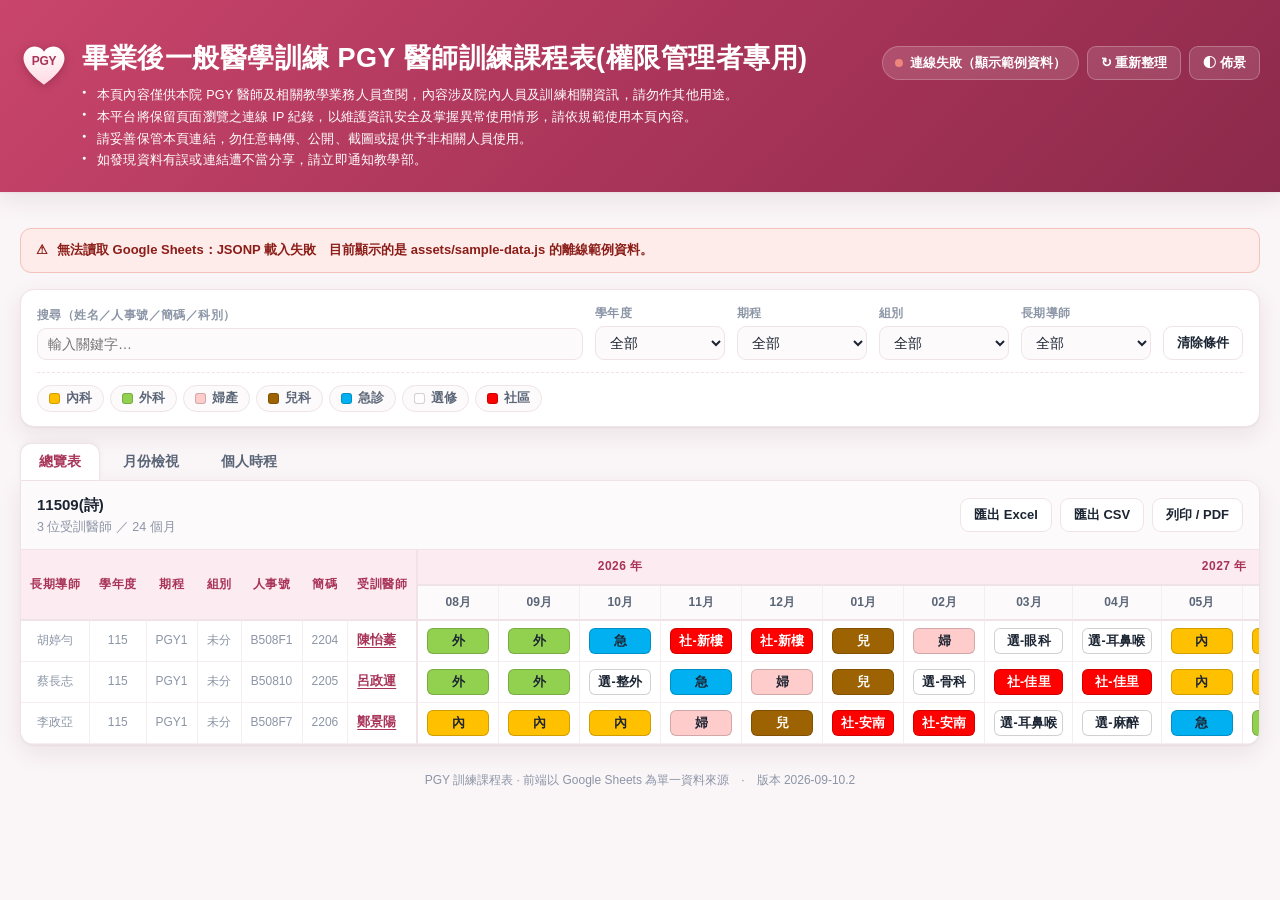
==== index.html @ 3ff94636 "index.html 與 115PGY.html 的月份檢視也加上科別篩選按鈕列 兩頁的 <body> 加上 data-unit-filter，月份檢視標題下方會出現與 office.html 相同的" ====
<!doctype html>
<html lang="zh-Hant">
<head>
<meta charset="utf-8">
<meta name="viewport" content="width=device-width,initial-scale=1">
<title>畢業後一般醫學訓練 PGY 醫師訓練課程表(權限管理者專用)</title>
<meta name="description" content="PGY 畢業後一般醫學訓練年度輪訓課程表，資料以 Google Sheets 為主。">
<link rel="icon" href="data:image/svg+xml,<svg xmlns='http://www.w3.org/2000/svg' viewBox='0 0 100 100'><text y='.9em' font-size='90'>💗</text></svg>">
<!-- ?v= 是版本參數：改過 assets/ 裡的檔案就把這串一起改掉，
     瀏覽器才不會沿用舊快取。頁尾會顯示目前載入的版本。 -->
<link rel="stylesheet" href="assets/style.css?v=2026-09-10.2">
</head>
<!-- data-unit-filter：讓月份檢視在標題下方顯示科別複選按鈕列。
     上方的篩選列是「科別」單選（內、外、婦…），這排按鈕是「訓練單位」複選
     （選-眼科、社-郭綜…），兩者粒度不同，可以一起使用。 -->
<body data-unit-filter>

<header class="top">
  <div class="wrap">
    <div class="brand">
      <svg class="mark" viewBox="0 0 48 44" role="img" aria-label="PGY">
        <defs>
          <linearGradient id="hg" x1="0" y1="0" x2="0" y2="1">
            <stop offset="0" stop-color="#FFFFFF"/>
            <stop offset="1" stop-color="#FFD9E4"/>
          </linearGradient>
        </defs>
        <path d="M24 41.5C24 41.5 3.5 28.2 3.5 15.2 3.5 8.2 9 3.5 14.9 3.5c4 0 7.3 2.2 9.1 5.2 1.8-3 5.1-5.2 9.1-5.2 5.9 0 11.4 4.7 11.4 11.7 0 13-20.5 26.3-20.5 26.3Z"
              fill="url(#hg)"/>
        <text x="24" y="22" text-anchor="middle" font-family="'Noto Sans TC','PingFang TC',sans-serif"
              font-size="12" font-weight="800" letter-spacing="-.3" fill="#A83459">PGY</text>
      </svg>
      <div>
        <h1 id="title">畢業後一般醫學訓練 PGY 醫師訓練課程表(權限管理者專用)</h1>
        <ul class="notice">
          <li>本頁內容僅供本院 PGY 醫師及相關教學業務人員查閱，內容涉及院內人員及訓練相關資訊，請勿作其他用途。</li>
          <li>本平台將保留頁面瀏覽之連線 IP 紀錄，以維護資訊安全及掌握異常使用情形，請依規範使用本頁內容。</li>
          <li>請妥善保管本頁連結，勿任意轉傳、公開、截圖或提供予非相關人員使用。</li>
          <li>如發現資料有誤或連結遭不當分享，請立即通知教學部。</li>
        </ul>
      </div>
    </div>
    <div class="top-actions">
      <span class="pill is-loading" id="status"><span class="dot"></span>讀取中…</span>
      <button class="btn ghost" id="btn-refresh" title="重新向 Google Sheets 取得最新資料">↻ 重新整理</button>
      <button class="btn ghost" id="btn-theme" title="切換深色 / 淺色">◐ 佈景</button>
    </div>
  </div>
</header>

<main class="wrap">

  <div id="banner"></div>

  <!-- 公告欄：內容寫在 Google Sheets 的「公告」工作表，
       沒有任何一則（或還沒建那個工作表）時 app.js 會把它隱藏起來。 -->
  <section class="panel board" id="board" hidden></section>

  <section class="panel filters">
    <div class="filter-grid">
      <div class="field grow">
        <label for="f-q">搜尋（姓名／人事號／簡碼／科別）</label>
        <input id="f-q" type="search" placeholder="輸入關鍵字…" autocomplete="off">
      </div>
      <div class="field">
        <label for="f-sheet">工作表</label>
        <select id="f-sheet"></select>
      </div>
      <div class="field">
        <label for="f-year">學年度</label>
        <select id="f-year"></select>
      </div>
      <div class="field">
        <label for="f-stage">期程</label>
        <select id="f-stage"></select>
      </div>
      <div class="field">
        <label for="f-group">組別</label>
        <select id="f-group"></select>
      </div>
      <div class="field">
        <label for="f-mentor">長期導師</label>
        <select id="f-mentor"></select>
      </div>
      <div class="field">
        <label>&nbsp;</label>
        <button class="btn" id="btn-reset">清除條件</button>
      </div>
    </div>

    <div class="filter-foot">
      <div class="chips" id="chips"></div>
    </div>
  </section>

  <nav class="tabs" id="tabs">
    <button class="tab on" data-view="grid">總覽表</button>
    <button class="tab" data-view="month">月份檢視</button>
    <button class="tab" data-view="person">個人時程</button>
  </nav>

  <section class="panel view" id="view"></section>

  <p class="foot">PGY 訓練課程表 · 前端以 Google Sheets 為單一資料來源<span id="build"></span></p>
</main>

<script src="assets/config.js?v=2026-09-10.2"></script>
<script src="assets/sample-data.js?v=2026-09-10.2"></script>
<script src="assets/app.js?v=2026-09-10.2"></script>
</body>
</html>
---- assets/style.css ----
/* ================= PGY 訓練課程表 ================= */
:root{
  --bg:#faf5f7;
  --panel:#ffffff;
  --panel-2:#fdfafb;
  --ink:#1b2432;
  --ink-2:#5a6678;
  --ink-3:#8b95a6;
  --line:#efe3e8;
  --line-2:#f6edf1;
  --brand:#A83459;
  --brand-2:#C9456B;
  --brand-soft:#FCEBF1;
  --accent:#c8862b;
  --ok:#1c7a4f;
  --warn:#b06a00;
  --err:#b3261e;
  --shadow:0 1px 2px rgba(80,30,50,.06),0 8px 24px rgba(80,30,50,.08);
  /* 壓在 --brand 底色上的文字色。淺色模式 brand 夠深 → 白字；
     深色模式 brand 是亮粉／亮橘，白字只有 1.4:1，必須換成深色字。 */
  --on-brand:#ffffff;
  --radius:14px;
  --mono:ui-monospace,SFMono-Regular,"SF Mono",Menlo,Consolas,monospace;
  --sans:"Noto Sans TC","PingFang TC","Microsoft JhengHei",-apple-system,BlinkMacSystemFont,"Segoe UI",Roboto,sans-serif;
}
[data-theme="dark"]{
  --bg:#180f14;
  --panel:#241a1f;
  --panel-2:#2b1f25;
  --ink:#f5ebef;
  --ink-2:#c4aeb7;
  --ink-3:#96808a;
  --line:#3d2c34;
  --line-2:#32242b;
  --brand:#F0A0BC;
  --brand-2:#F7BBD0;
  --brand-soft:#3B2430;
  --accent:#e0ac5c;
  --ok:#5fce9c;
  --warn:#e2b062;
  --err:#f0857c;
  --shadow:0 1px 2px rgba(0,0,0,.3),0 8px 24px rgba(0,0,0,.35);
  --on-brand:#241a1f;
}
*{box-sizing:border-box}
html,body{margin:0;padding:0}
/* .btn 等元素自己指定了 display，會蓋掉瀏覽器對 hidden 屬性的預設處理，
   所以這裡補一條 —— 程式用 el.hidden 切換顯示才會生效。 */
[hidden]{display:none!important}
body{
  font-family:var(--sans);
  background:var(--bg);
  color:var(--ink);
  font-size:14px;
  line-height:1.6;
  -webkit-font-smoothing:antialiased;
}
button,input,select{font-family:inherit;font-size:inherit;color:inherit}
a{color:var(--brand-2)}

/* ---------- Layout ---------- */
.wrap{max-width:1680px;margin:0 auto;padding:20px 20px 64px}

/* ---------- Header ---------- */
.top{
  background:linear-gradient(135deg,#C9456B 0%,#A83459 55%,#8C2A4B 100%);
  color:#fff;padding:22px 0 20px;box-shadow:var(--shadow);
}
[data-theme="dark"] .top{background:linear-gradient(135deg,#7A2C48 0%,#5C2036 60%,#431627 100%)}
.top .wrap{padding-bottom:0;display:flex;flex-wrap:wrap;gap:16px;align-items:flex-start;justify-content:space-between}
.brand{display:flex;align-items:flex-start;gap:14px;min-width:0}
/* margin-top：標題下多了提醒文字後整塊變高，標誌要對齊標題那一行、不要垂直置中 */
.brand .mark{
  width:48px;height:44px;flex:none;display:block;margin-top:1px;
  filter:drop-shadow(0 2px 4px rgba(60,10,30,.28));
}
.brand h1{margin:0;font-size:27px;font-weight:800;letter-spacing:.5px;line-height:1.25}
/* 標題下的使用提醒。字色直接繼承頁首文字色、不用半透明 ——
   半透明白字在粉色頁首最亮端只有 4.0:1，不足 4.5:1；
   「細體小字」靠字級與字重表現，不靠降低不透明度。 */
.brand .notice{
  list-style:none;margin:9px 0 0;padding:0;
  font-size:12.5px;font-weight:400;line-height:1.75;letter-spacing:.2px;
}
.brand .notice li{position:relative;padding-left:15px}
.brand .notice li::before{content:'●';position:absolute;left:0;top:.5em;font-size:7px;line-height:1}
.brand p{margin:2px 0 0;font-size:12.5px;color:rgba(255,255,255,.82)}
.top-actions{display:flex;align-items:center;gap:8px;flex-wrap:wrap;margin-top:4px}

/* ---------- Status pill ---------- */
.pill{
  display:inline-flex;align-items:center;gap:7px;
  padding:6px 12px;border-radius:999px;font-size:12.5px;font-weight:600;
  background:rgba(255,255,255,.14);border:1px solid rgba(255,255,255,.22);color:#fff;
}
.pill .dot{width:8px;height:8px;border-radius:50%;background:#8fd3b0;flex:none}
.pill.is-sample .dot{background:#f0c265}
.pill.is-error .dot{background:#f0857c}
.pill.is-loading .dot{background:#9fd0f0;animation:blink 1s infinite}
@keyframes blink{50%{opacity:.25}}

/* ---------- Buttons ---------- */
.btn{
  display:inline-flex;align-items:center;gap:6px;
  padding:7px 13px;border-radius:9px;border:1px solid var(--line);
  background:var(--panel);color:var(--ink);cursor:pointer;font-size:13px;font-weight:600;
  transition:.15s;white-space:nowrap;
}
.btn:hover{border-color:var(--brand);color:var(--brand);background:var(--panel-2)}
.btn:active{transform:translateY(1px)}
.btn.ghost{background:rgba(255,255,255,.12);border-color:rgba(255,255,255,.25);color:#fff}
.btn.ghost:hover{background:rgba(255,255,255,.22);color:#fff;border-color:rgba(255,255,255,.45)}
.btn.primary{background:var(--brand);border-color:var(--brand);color:#fff}
.btn.primary:hover{background:var(--brand-2);border-color:var(--brand-2);color:#fff}
.btn[disabled]{opacity:.5;cursor:not-allowed}

/* ---------- Panels ---------- */
.panel{background:var(--panel);border:1px solid var(--line);border-radius:var(--radius);box-shadow:var(--shadow)}
.panel + .panel{margin-top:16px}

/* ---------- Filter bar ---------- */
.filters{margin-top:18px;padding:14px 16px}
.filter-grid{display:flex;flex-wrap:wrap;gap:12px;align-items:flex-end}
.field{display:flex;flex-direction:column;gap:4px;min-width:0}
.field label{font-size:11.5px;font-weight:700;color:var(--ink-3);letter-spacing:.4px}
.field select,.field input{
  padding:7px 10px;border-radius:9px;border:1px solid var(--line);
  background:var(--panel-2);min-width:130px;max-width:100%;outline:none;transition:.15s;
}
.field input{min-width:210px}
.field select:focus,.field input:focus{border-color:var(--brand);box-shadow:0 0 0 3px var(--brand-soft)}
.field.grow{flex:1 1 220px}
.field.grow input{width:100%}
.filter-foot{
  display:flex;flex-wrap:wrap;gap:10px;align-items:center;justify-content:space-between;
  margin-top:12px;padding-top:12px;border-top:1px dashed var(--line);
}
.chips{display:flex;flex-wrap:wrap;gap:6px;align-items:center}
.chip{
  display:inline-flex;align-items:center;gap:6px;
  padding:4px 11px;border-radius:999px;border:1px solid var(--line);
  background:var(--panel-2);cursor:pointer;font-size:12.5px;font-weight:600;
  color:var(--ink-2);transition:.15s;user-select:none;
}
.chip:hover{border-color:var(--brand)}
.chip .sw{width:11px;height:11px;border-radius:3px;flex:none;border:1px solid rgba(0,0,0,.28)}
.chip.on{background:var(--brand);border-color:var(--brand);color:#fff}
.chip.on .sw{border-color:rgba(255,255,255,.6)}

/* ---------- Tabs ---------- */
.tabs{display:flex;gap:4px;margin:16px 0 0;flex-wrap:wrap}
.tab{
  padding:9px 18px;border-radius:11px 11px 0 0;border:1px solid transparent;border-bottom:none;
  background:transparent;color:var(--ink-2);cursor:pointer;font-weight:700;font-size:13.5px;transition:.15s;
}
.tab:hover{color:var(--brand)}
.tab.on{background:var(--panel);border-color:var(--line);color:var(--brand);box-shadow:0 -2px 6px rgba(20,35,60,.04)}
.view{border-radius:0 var(--radius) var(--radius) var(--radius);overflow:hidden}
.view-head{
  display:flex;flex-wrap:wrap;gap:10px;align-items:center;justify-content:space-between;
  padding:12px 16px;border-bottom:1px solid var(--line);background:var(--panel-2);
}
.view-head h2{margin:0;font-size:15px;font-weight:700}
.view-head .sub{font-size:12.5px;color:var(--ink-3);font-weight:500}

/* ---------- Matrix table ---------- */
.tscroll{overflow:auto;max-height:calc(100vh - 220px)}
table.grid{border-collapse:separate;border-spacing:0;width:100%;font-size:13px}
table.grid th,table.grid td{
  border-right:1px solid var(--line-2);border-bottom:1px solid var(--line-2);
  padding:7px 9px;white-space:nowrap;text-align:center;
}
table.grid thead th{
  position:sticky;top:0;z-index:3;background:var(--panel-2);
  font-size:12px;font-weight:700;color:var(--ink-2);
  border-bottom:2px solid var(--line);
}
table.grid thead tr.yrow th{top:0;z-index:4;background:var(--brand-soft);color:var(--brand);letter-spacing:.5px}
table.grid thead tr.mrow th{top:31px;z-index:3}
/* 七個固定欄一起黏在左側，實際 left 由 JS 逐欄累加寬度算出 */
table.grid td.fx,table.grid th.fx{
  position:sticky;left:auto;z-index:2;background:var(--panel);
}
table.grid td.name{text-align:left}
table.grid thead th.fx{z-index:5;background:var(--panel-2)}
/* 特異性要壓過 `thead tr.yrow th`，否則年份表頭會蓋住固定欄表頭 */
table.grid thead tr.yrow th.fx,
table.grid thead tr.mrow th.fx{z-index:6;background:var(--brand-soft)}
/* 只在固定欄區塊的最後一欄畫分隔線，區隔固定欄與月份欄 */
table.grid th.fx-last,table.grid td.fx-last{border-right:2px solid var(--line)}
/* 窄螢幕只釘住「受訓醫師」欄，其餘固定欄會從它下面捲過去 */
table.grid td.fx-id{z-index:3}
table.grid thead th.fx-id{z-index:7}
table.grid tbody tr:hover td{background:var(--brand-soft)}
table.grid tbody tr:hover td.fx{background:var(--brand-soft)}
table.grid td.name{font-weight:700;color:var(--ink);text-align:left}
table.grid td.dim{color:var(--ink-3);font-size:12px}
table.grid .cell{
  display:block;border-radius:6px;padding:3px 6px;font-weight:600;font-size:12.5px;
  min-width:62px;letter-spacing:.2px;
  /* 用內描邊而非 border，白色色塊在白底上才看得見，且不影響版面寬度 */
  box-shadow:inset 0 0 0 1px rgba(0,0,0,.16);
}
table.grid td.empty{background:repeating-linear-gradient(45deg,transparent,transparent 5px,var(--line-2) 5px,var(--line-2) 6px)}
table.grid tbody tr.faded{opacity:.28}
table.grid td.q1{border-left:2px solid var(--line)}
.rowbtn{
  border:none;background:none;padding:0;font:inherit;color:var(--brand);
  font-weight:700;cursor:pointer;text-decoration:underline;text-underline-offset:3px;
}
.rowbtn:hover{color:var(--accent)}

/* ---------- Month view ---------- */
.mgrid{display:grid;grid-template-columns:repeat(auto-fill,minmax(min(310px,100%),1fr));gap:14px;padding:16px}
.mcard{border:1px solid var(--line);border-radius:12px;overflow:hidden;background:var(--panel-2)}
.mcard h3{
  margin:0;padding:9px 13px;font-size:13.5px;font-weight:700;
  display:flex;align-items:center;justify-content:space-between;gap:8px;color:#1b2432;
  box-shadow:inset 0 0 0 1px rgba(0,0,0,.12);
}
.mcard ul{list-style:none;margin:0;padding:8px 13px 12px;display:flex;flex-direction:column;gap:5px}
.mcard li{display:flex;align-items:center;gap:8px;font-size:13px;border-bottom:1px dashed var(--line-2);padding-bottom:5px}
.mcard li:last-child{border-bottom:none;padding-bottom:0}
.mcard li b{font-weight:700;white-space:nowrap;flex:none}
.mcard li span{color:var(--ink-3);font-size:11.5px;margin-left:auto;font-variant-numeric:tabular-nums;
               white-space:nowrap;flex:none;padding-left:4px}
.mcard li .pid{
  font-style:normal;font-size:inherit;font-weight:700;color:var(--ink);
  min-width:58px;flex:none;font-variant-numeric:tabular-nums;
}
.mcard li .vtag{
  font-style:normal;font-size:11px;font-weight:600;color:var(--ink-2);
  background:var(--panel);border:1px solid var(--line);border-radius:5px;padding:0 6px;
  /* 空間不夠時由這個標籤縮短，名字與期程不折行 */
  flex:0 1 auto;min-width:0;overflow:hidden;text-overflow:ellipsis;white-space:nowrap;
}
.count-badge{background:rgba(0,0,0,.16);border-radius:999px;padding:1px 9px;font-size:11.5px;font-weight:800}

/* ---------- 月份檢視：科別複選篩選 ---------- */
.ufilter{padding:12px 16px;border-bottom:1px solid var(--line);background:var(--panel-2)}
.ufilter-title{font-size:11.5px;font-weight:700;color:var(--ink-3);letter-spacing:.4px;margin-bottom:8px}
.ufilter .chips{max-height:132px;overflow:auto;gap:6px}
.ufilter-sel{
  display:flex;flex-wrap:wrap;align-items:center;gap:6px;
  margin-top:10px;padding-top:10px;border-top:1px dashed var(--line);font-size:12.5px;
}
.ufilter-sel .lbl{
  font-weight:800;color:#fff;background:var(--brand);
  border-radius:6px;padding:2px 9px;font-size:12px;letter-spacing:.4px;
}
.ufilter-sel b{
  font-weight:700;color:var(--brand);background:var(--brand-soft);
  border:1px solid var(--line);border-radius:999px;padding:2px 10px;
}
.ufilter-sel .btn{margin-left:auto;padding:5px 11px;font-size:12.5px}
.ufilter-sel.none{color:var(--ink-3);font-weight:500}
@media (max-width:520px){
  .ufilter{padding:10px 12px}
  .ufilter .chips{max-height:150px}
  .ufilter-sel .btn{margin-left:0;width:100%;justify-content:center}
}

/* ---------- Person view ---------- */
.pfind{display:flex;gap:8px;align-items:center;flex-wrap:wrap;max-width:100%}
.pfind input{
  padding:7px 11px;border-radius:9px;border:1px solid var(--line);
  background:var(--panel-2);flex:1 1 180px;min-width:0;outline:none;transition:.15s;
}
.pfind input:focus{border-color:var(--brand);box-shadow:0 0 0 3px var(--brand-soft)}
.plist{padding:16px;display:flex;flex-direction:column;gap:14px}
.pcard{border:1px solid var(--line);border-radius:12px;background:var(--panel-2);overflow:hidden}
.pcard header{
  display:flex;flex-wrap:wrap;gap:8px 18px;align-items:center;
  padding:11px 15px;border-bottom:1px solid var(--line);background:var(--panel);
}
.pcard header .pn{font-size:16px;font-weight:800;letter-spacing:.5px}
.pcard header .kv{font-size:12.5px;color:var(--ink-2)}
.pcard header .kv b{color:var(--ink);font-weight:700}
.pcard header .spacer{margin-left:auto}
.tl{display:flex;overflow-x:auto;padding:14px 15px;gap:0}
.tl .seg{
  flex:none;min-width:84px;border-radius:9px;margin-right:5px;padding:8px 10px;
  display:flex;flex-direction:column;gap:3px;border:1px solid rgba(0,0,0,.16);
}
.tl .seg .m{font-size:11px;font-weight:700;opacity:.8;font-variant-numeric:tabular-nums}
.tl .seg .v{font-size:13.5px;font-weight:800}
.tl .seg.blank{background:var(--panel);border-style:dashed;border-color:var(--line);color:var(--ink-3)}
.psum{display:flex;flex-wrap:wrap;gap:6px;padding:0 15px 13px}
.psum .s{display:inline-flex;align-items:center;gap:5px;font-size:12px;font-weight:700;padding:3px 9px;border-radius:999px;border:1px solid rgba(0,0,0,.16)}

/* ---------- Misc ---------- */
.empty-state{padding:56px 20px;text-align:center;color:var(--ink-3)}
.empty-state .big{font-size:38px;margin-bottom:8px;opacity:.5}
.note{
  margin-top:16px;padding:13px 16px;border-radius:12px;font-size:12.5px;line-height:1.7;
  background:var(--panel);border:1px solid var(--line);color:var(--ink-2);box-shadow:var(--shadow);
}
.note b{color:var(--ink)}
.note code{
  font-family:var(--mono);font-size:12px;background:var(--brand-soft);
  color:var(--brand);padding:1px 6px;border-radius:5px;
}
.banner{
  margin-top:16px;padding:11px 15px;border-radius:11px;font-size:13px;font-weight:600;
  border:1px solid;display:flex;gap:9px;align-items:flex-start;
}
.banner.warn{background:#fff7e8;border-color:#f0d9a8;color:#7a5200}
.banner.err{background:#fdecea;border-color:#f3c2bd;color:#8c1d18}
[data-theme="dark"] .banner.warn{background:#2b2415;border-color:#5a4a25;color:#e6c485}
[data-theme="dark"] .banner.err{background:#2e1a18;border-color:#5e2f2b;color:#f0a49c}
.foot{margin-top:26px;text-align:center;font-size:12px;color:var(--ink-3)}

/* ---------- 公告欄（留言板） ----------
   內容來自 Google Sheets 的「公告」工作表；沒有任何一則時，
   app.js 會把 #board 設成 hidden，整塊不佔位置。
   顏色全部用色票變數，office.html 的橘色系會自動跟著換。 */
.board{margin-top:16px;padding:14px 16px 4px}
.board-head{
  display:flex;align-items:center;justify-content:space-between;
  gap:10px;flex-wrap:wrap;margin-bottom:2px;
}
.board-head h2{
  margin:0;font-size:15px;font-weight:800;color:var(--brand);
  display:flex;align-items:center;gap:9px;letter-spacing:.3px;
}
/* 未讀數：橫幅式提醒，不用純色小紅點 —— 色盲使用者也讀得到「幾則未讀」 */
.board-n{
  font-size:11.5px;font-weight:700;letter-spacing:.2px;
  padding:2px 9px;border-radius:999px;
  background:var(--brand-soft);color:var(--brand);border:1px solid var(--line);
}
.board-tools{display:flex;gap:8px;flex-wrap:wrap}
.btn.sm{padding:4px 10px;font-size:12px;border-radius:8px}

.board-list{list-style:none;margin:0;padding:0}
.board-item{
  padding:11px 0 11px 12px;border-top:1px dashed var(--line);
  border-left:3px solid transparent;border-top-left-radius:2px;
}
.board-list li:first-child{border-top:none}
.board-item.is-new{border-left-color:var(--brand-2);background:linear-gradient(90deg,var(--brand-soft),transparent 46%)}
.board-line{display:flex;align-items:baseline;gap:8px;flex-wrap:wrap}
/* 公告日期：等寬數字讓多則的日期上下對齊；右邊一條細線與標題分隔 */
.board-date{
  flex:none;font-size:12.5px;font-weight:700;color:var(--ink-3);
  font-variant-numeric:tabular-nums;letter-spacing:.2px;
  padding-right:9px;border-right:1px solid var(--line);
}
.board-title{font-size:14.5px;font-weight:800;color:var(--ink);line-height:1.5}
.board-pin,.board-tag,.board-new{
  flex:none;font-size:11px;font-weight:700;letter-spacing:.3px;
  padding:1px 8px;border-radius:999px;border:1px solid var(--line);
}
.board-pin{background:var(--brand);border-color:var(--brand);color:var(--on-brand)}
.board-tag{background:var(--panel-2);color:var(--ink-2)}
.board-new{background:transparent;border-color:var(--brand-2);color:var(--brand-2)}
.board-text{margin-top:4px;font-size:13.5px;color:var(--ink-2);line-height:1.75;word-break:break-word}
.board-meta{margin-top:5px;font-size:12px;color:var(--ink-3);font-variant-numeric:tabular-nums}

@media (max-width:520px){
  .board{padding:12px 13px 2px}
  .board-title{font-size:14px}
}

/* ---------- Print ---------- */
@media print{
  body{background:#fff}
  .top,.filters,.tabs,.top-actions,.view-head .btn,.note,.foot,.banner,.board{display:none!important}
  .wrap{max-width:none;padding:0}
  .panel{box-shadow:none;border:none}
  .tscroll{max-height:none;overflow:visible}
  table.grid{font-size:10px}
  table.grid th,table.grid td{padding:3px 4px}
  table.grid .cell{-webkit-print-color-adjust:exact;print-color-adjust:exact}
  .view{border-radius:0}
}
/* ---------- 響應式 ---------- */
@media (max-width:900px){
  .wrap{padding:16px 14px 48px}
  /* 固定欄的水平黏著由 JS 在此寬度以下關閉（見 app.js 的 FX_MIN_WIDTH） */
}

@media (max-width:720px){
  .wrap{padding:14px 12px 44px}
  .top{padding:16px 0 14px}
  .brand h1{font-size:22px}
  .brand .notice{font-size:12px;line-height:1.7}
  .brand .mark{width:40px;height:37px}
  /* 保留內部捲動高度，表頭才能黏住；設 none 會讓年／月表頭跟著捲走 */
  .tscroll{max-height:68vh}
  .field.grow{flex:1 1 100%}
  .view-head{padding:11px 13px}
  .mgrid{padding:13px;gap:12px}
  .plist{padding:13px;gap:12px}
}

@media (max-width:520px){
  .wrap{padding:12px 10px 40px}
  .top .wrap{gap:10px}
  .brand h1{font-size:19px}
  .brand .notice{font-size:11.5px;line-height:1.65;margin-top:7px}
  .brand p{font-size:11.5px}
  .top-actions{width:100%}
  .top-actions .pill{order:-1}
  .filters{padding:12px}
  .filter-grid{gap:10px}
  .field select,.field input{min-width:0;width:100%}
  .field{flex:1 1 calc(50% - 5px)}
  .field.grow{flex:1 1 100%}
  .filter-grid .field:last-child{flex:0 0 auto}   /* 清除條件不要撐成整列 */
  .tab{padding:8px 13px;font-size:13px}
  .view-head{padding:10px 12px}
  .view-head h2{font-size:14px}
  .tscroll{max-height:70vh}
  table.grid{font-size:12.5px}
  table.grid th,table.grid td{padding:6px 7px}
  .pcard header{padding:10px 12px;gap:6px 12px}
  .pcard header .pn{font-size:15px}
  .mcard li .pid{min-width:52px}
}

/* ---------- office.html：黃色系 ---------- */
/* index.html 是粉色系，office.html 走黃色系，兩頁一眼分得出來。
   色票直接覆寫在 body.office 上，所以整頁（含表格、分頁、連結）一起換色。
   深色模式要另外寫一組：[data-theme="dark"] 定義在 :root，
   若只寫 body.office 的淺色版，會反過來蓋掉深色模式的色票。 */
body.office{
  --bg:#FFF8F1;
  --panel-2:#FFFCF8;
  --line:#F7E3CE;
  --line-2:#FDF1E4;
  --brand:#C2410C;
  --brand-2:#EA580C;
  --brand-soft:#FFEBD6;
  --shadow:0 1px 2px rgba(120,60,10,.07),0 8px 24px rgba(120,60,10,.10);
}
[data-theme="dark"] body.office{
  --bg:#1C1208;
  --panel:#2A1C0E;
  --panel-2:#332312;
  --ink:#fbeee0;
  --ink-2:#d4b394;
  --ink-3:#a4866a;
  --line:#463020;
  --line-2:#3a2718;
  --brand:#FFA94D;
  --brand-2:#FFC078;
  --brand-soft:#42280F;
}

/* 鮮豔的橘色亮度高，白字最多只有 2.4:1 完全看不見；
   要壓到白字達標就得暗到接近鏽紅，整條看起來死氣沉沉。
   所以這裡走「鮮豔橘底 + 深棕文字」，四段漸層讓顏色有流動感。 */
body.office .top{
  background:linear-gradient(120deg,#FFB347 0%,#FF9A3C 30%,#FB8500 65%,#F26B0A 100%);
  color:#4A1D00;
}
body.office .brand p{color:#4A1D00}   /* 半透明在漸層最深端只有 3.8:1；
                                          不透明才全段 ≥4.69:1，層次靠字級與粗細區分 */
body.office .pill{background:rgba(255,255,255,.42);border-color:rgba(74,29,0,.20);color:#4A1D00}
body.office .btn.ghost{background:rgba(255,255,255,.42);border-color:rgba(74,29,0,.22);color:#4A1D00}
body.office .btn.ghost:hover{background:rgba(255,255,255,.72);border-color:rgba(74,29,0,.40);color:#4A1D00}
body.office .pill .dot{background:#146c43}
body.office .pill.is-sample .dot{background:#8a5a00}
body.office .pill.is-error .dot{background:#9e1c14}
body.office .pill.is-loading .dot{background:#4A1D00}

[data-theme="dark"] body.office .top{
  background:linear-gradient(120deg,#C2540A 0%,#B04705 45%,#8E3704 100%);
  color:#fff3e4;
}
[data-theme="dark"] body.office .brand p{color:rgba(255,243,228,.84)}
[data-theme="dark"] body.office .pill,
[data-theme="dark"] body.office .btn.ghost{
  background:rgba(255,255,255,.14);border-color:rgba(255,255,255,.26);color:#fff3e4;
}
[data-theme="dark"] body.office .btn.ghost:hover{background:rgba(255,255,255,.24);color:#fff3e4}
[data-theme="dark"] body.office .pill .dot{background:#8fd3b0}

/* 星星改為大尺寸浮水印：絕對定位在頁首左側、上下溢出後由 overflow:hidden 裁掉，
   不再被 44px 的標誌框限制住。放在內容底下，標題文字壓在它上面。
   頁首是深色文字配亮橘底，白色浮水印會讓底色更亮，深色字對比反而更好。 */
body.office .top{position:relative;overflow:hidden}
body.office .top > .wrap{position:relative;z-index:1}
body.office .top{padding:26px 0 24px}   /* 少了副標後頁首偏薄，補一點高度讓大標題透氣 */
body.office .mark-wm{
  position:absolute;left:6px;top:50%;transform:translateY(-50%);
  height:210px;width:auto;opacity:.26;pointer-events:none;z-index:0;
}
/* 標題原本靠標誌撐開左側留白，標誌移走後改用內距，位置維持不變 */
body.office .brand{padding-left:66px}

@media (max-width:720px){
  body.office .mark-wm{height:170px;left:-14px}
  body.office .brand{padding-left:52px}
}
@media (max-width:520px){
  body.office .mark-wm{height:150px;left:-20px;opacity:.20}
  body.office .brand{padding-left:44px}
}

/* ---------- office.html：版面 ---------- */

/* 沒有頁首與篩選列，表格可用的垂直空間變多；
   這些規則放在響應式區塊之後，才能蓋掉前面的 .tscroll 高度。 */
body.office .wrap{padding-top:16px}
body.office .tabs{margin-top:0}
body.office .tscroll{max-height:calc(100vh - 196px)}
@media (max-width:720px){
  body.office .wrap{padding-top:12px}
  body.office .tscroll{max-height:80vh}
}
@media (max-width:520px){
  body.office .wrap{padding-top:10px}
  body.office .tscroll{max-height:82vh}
}
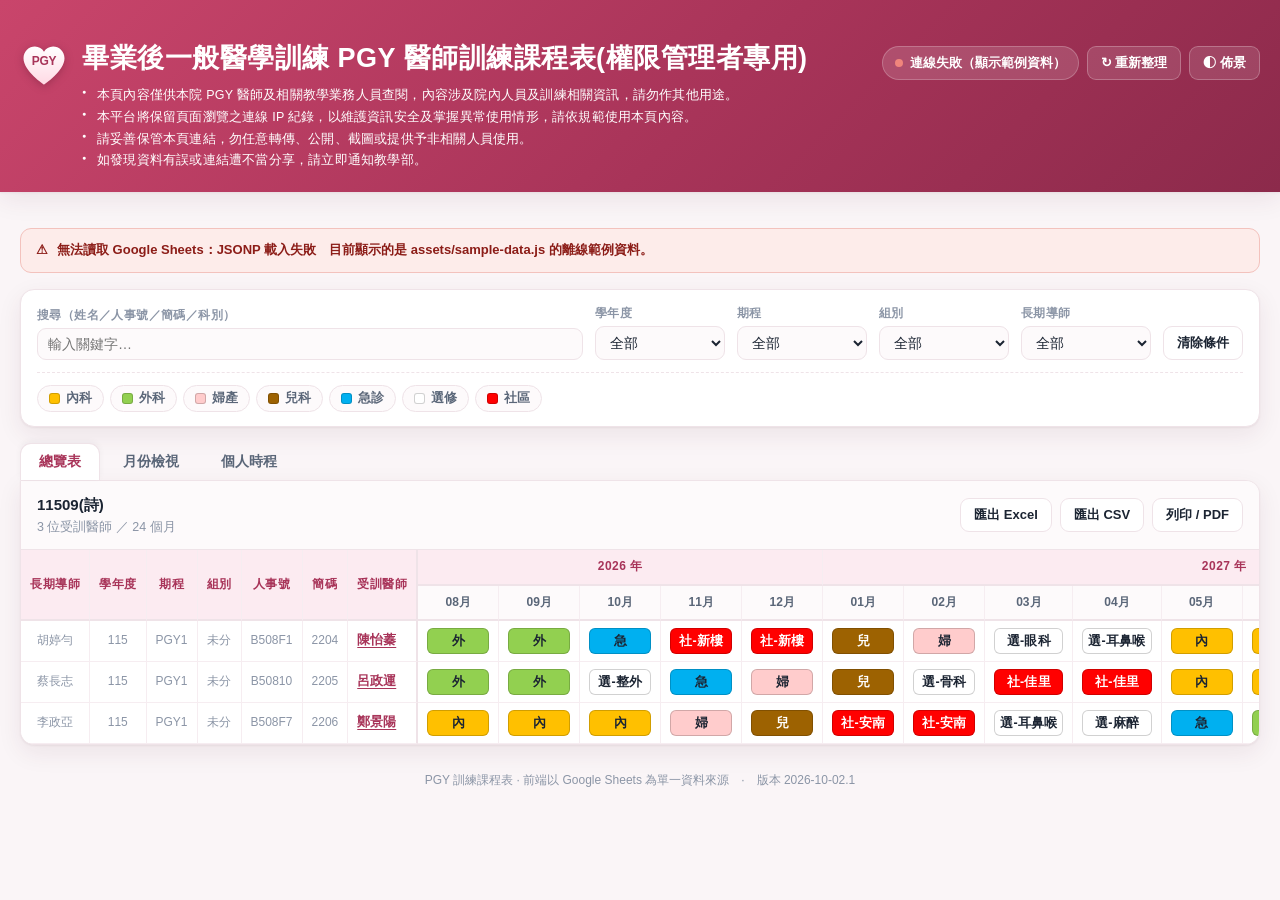
==== commit 992d2f7c: "月份檢視預設停在今天所在的月份（三頁共用） 開啟頁面或切換工作表時，月份檢視自動跳到當月；今天早於表上第一個月 停在第一個月，晚於最後一個月停在最後一個月。同時更新 app.js 快取版本號。  Co" ====
--- a/index.html
+++ b/index.html
@@ -106,6 +106,6 @@
 
 <script src="assets/config.js?v=2026-09-10.2"></script>
 <script src="assets/sample-data.js?v=2026-09-10.2"></script>
-<script src="assets/app.js?v=2026-09-10.2"></script>
+<script src="assets/app.js?v=2026-10-02.1"></script>
 </body>
 </html>
--- a/assets/style.css
+++ b/assets/style.css
@@ -514,3 +514,52 @@
   body.office .wrap{padding-top:10px}
   body.office .tscroll{max-height:82vh}
 }
+
+/* ---------- 115PGY.html：灰色系 ---------- */
+/* index.html 粉色、office.html 橘色、115PGY.html 灰色，三頁一眼分得出來。
+   色票直接覆寫在 body.gray 上，所以整頁（含表格、分頁、連結）一起換色。
+   深色模式要另外寫一組：[data-theme="dark"] 定義在 :root，
+   若只寫 body.gray 的淺色版，會反過來蓋掉深色模式的色票。 */
+body.gray{
+  --bg:#F5F6F8;
+  --panel:#ffffff;
+  --panel-2:#FAFBFC;
+  --ink:#1B2128;
+  --ink-2:#56606B;
+  --ink-3:#858E99;
+  --line:#E1E5E9;
+  --line-2:#EFF1F4;
+  --brand:#43505E;
+  --brand-2:#5C6B7B;
+  --brand-soft:#EAEEF2;
+  --accent:#7A6A52;
+  --shadow:0 1px 2px rgba(30,40,50,.06),0 8px 24px rgba(30,40,50,.09);
+}
+[data-theme="dark"] body.gray{
+  --bg:#121519;
+  --panel:#1C2026;
+  --panel-2:#232830;
+  --ink:#ECEFF3;
+  --ink-2:#B2BBC5;
+  --ink-3:#87909B;
+  --line:#333A43;
+  --line-2:#2A3038;
+  --brand:#B4C0CC;
+  --brand-2:#CDD7E1;
+  --brand-soft:#2A313A;
+  --accent:#CBB68C;
+  --on-brand:#1C2026;
+}
+
+/* 灰階頁首：深石板灰配白字，全段對比 ≥ 8:1。
+   淺灰底配深字在頁首會與下方面板糊成一片，分不出頁首到哪裡結束。 */
+body.gray .top{
+  background:linear-gradient(135deg,#6A7685 0%,#4B5663 55%,#343C46 100%);
+  color:#fff;
+}
+[data-theme="dark"] body.gray .top{
+  background:linear-gradient(135deg,#3A424D 0%,#2C333B 60%,#212730 100%);
+}
+
+/* 標誌的投影預設帶粉色，灰色系要換成中性灰，否則邊緣會透出一圈粉 */
+body.gray .brand .mark{filter:drop-shadow(0 2px 4px rgba(20,28,38,.30))}
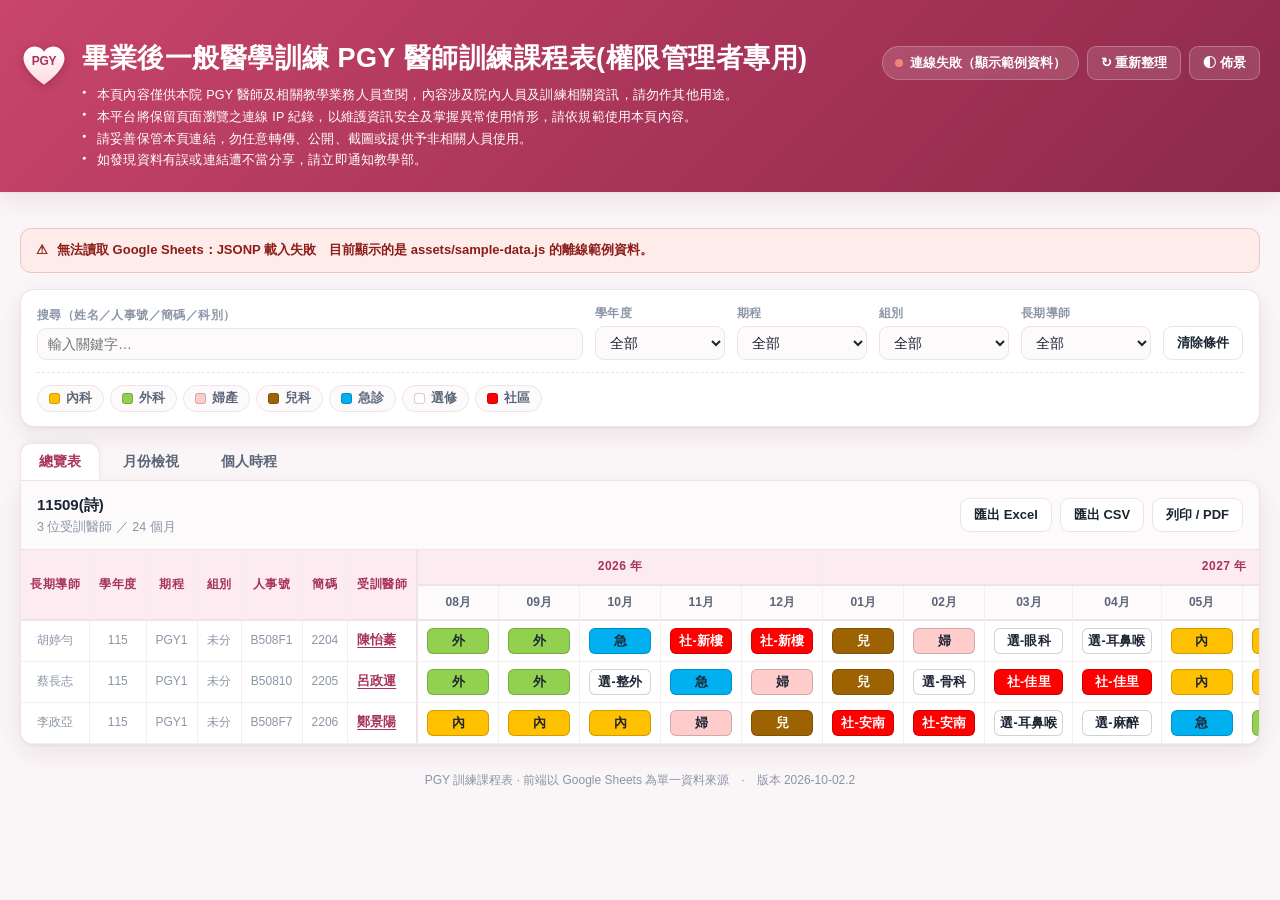
==== commit 565b1b82: "office.html 新增長期導師下拉篩選 篩選列只放長期導師一個下拉，選項依試算表自動產生，總覽表與月份檢視 一起篩。同步更新 app.js 快取版本號。  Co-Authored-By: Cla" ====
--- a/index.html
+++ b/index.html
@@ -106,6 +106,6 @@
 
 <script src="assets/config.js?v=2026-09-10.2"></script>
 <script src="assets/sample-data.js?v=2026-09-10.2"></script>
-<script src="assets/app.js?v=2026-10-02.1"></script>
+<script src="assets/app.js?v=2026-10-02.2"></script>
 </body>
 </html>
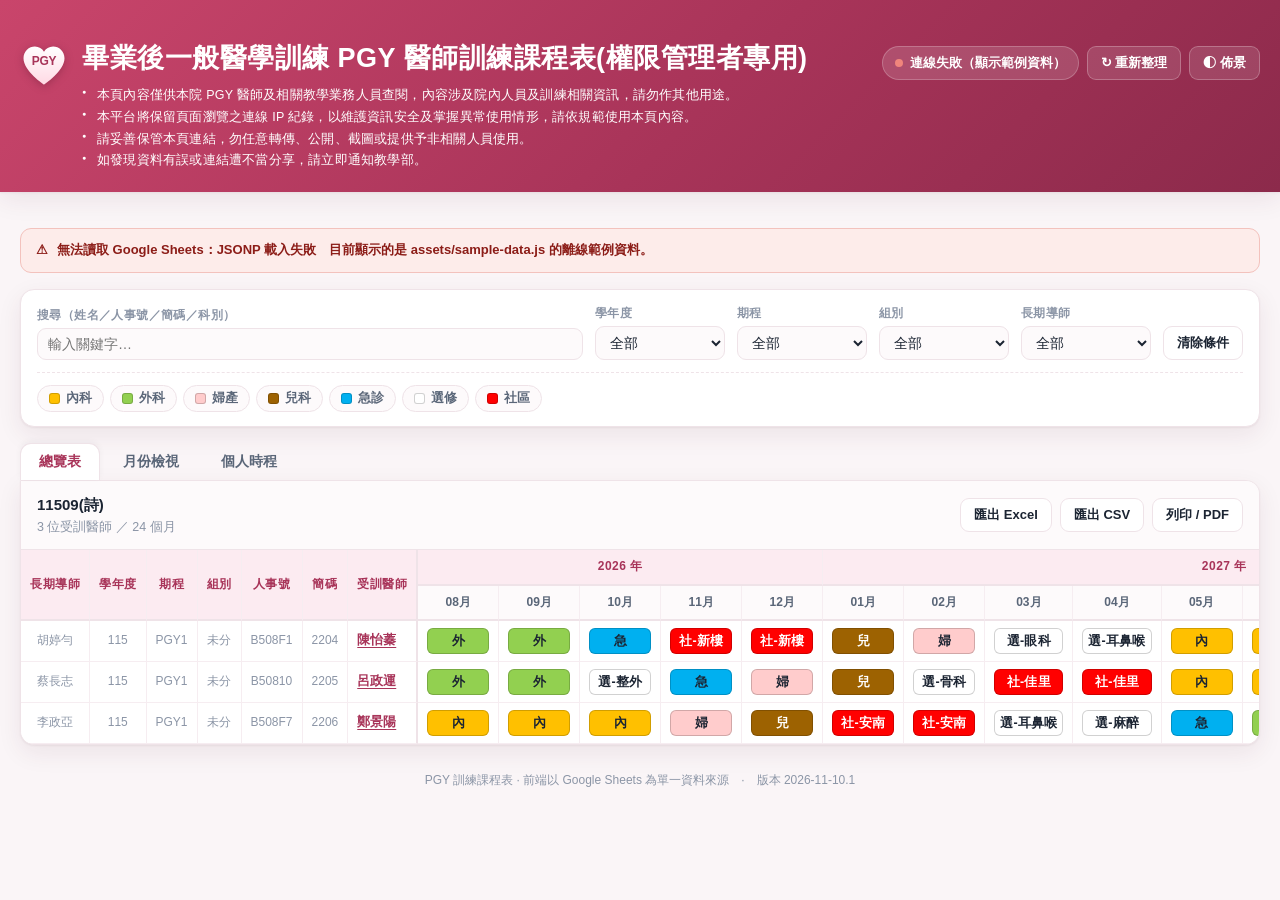
==== commit 2764dda1: "公告欄：分類或標題裡的日期也拿來排序，並更新 app.js 版本號避免瀏覽器用舊檔 Co-Authored-By: Claude Opus 5.5 <noreply@anthropic.com> Cl" ====
--- a/index.html
+++ b/index.html
@@ -106,6 +106,6 @@
 
 <script src="assets/config.js?v=2026-09-10.2"></script>
 <script src="assets/sample-data.js?v=2026-09-10.2"></script>
-<script src="assets/app.js?v=2026-10-02.2"></script>
+<script src="assets/app.js?v=2026-11-10.1"></script>
 </body>
 </html>
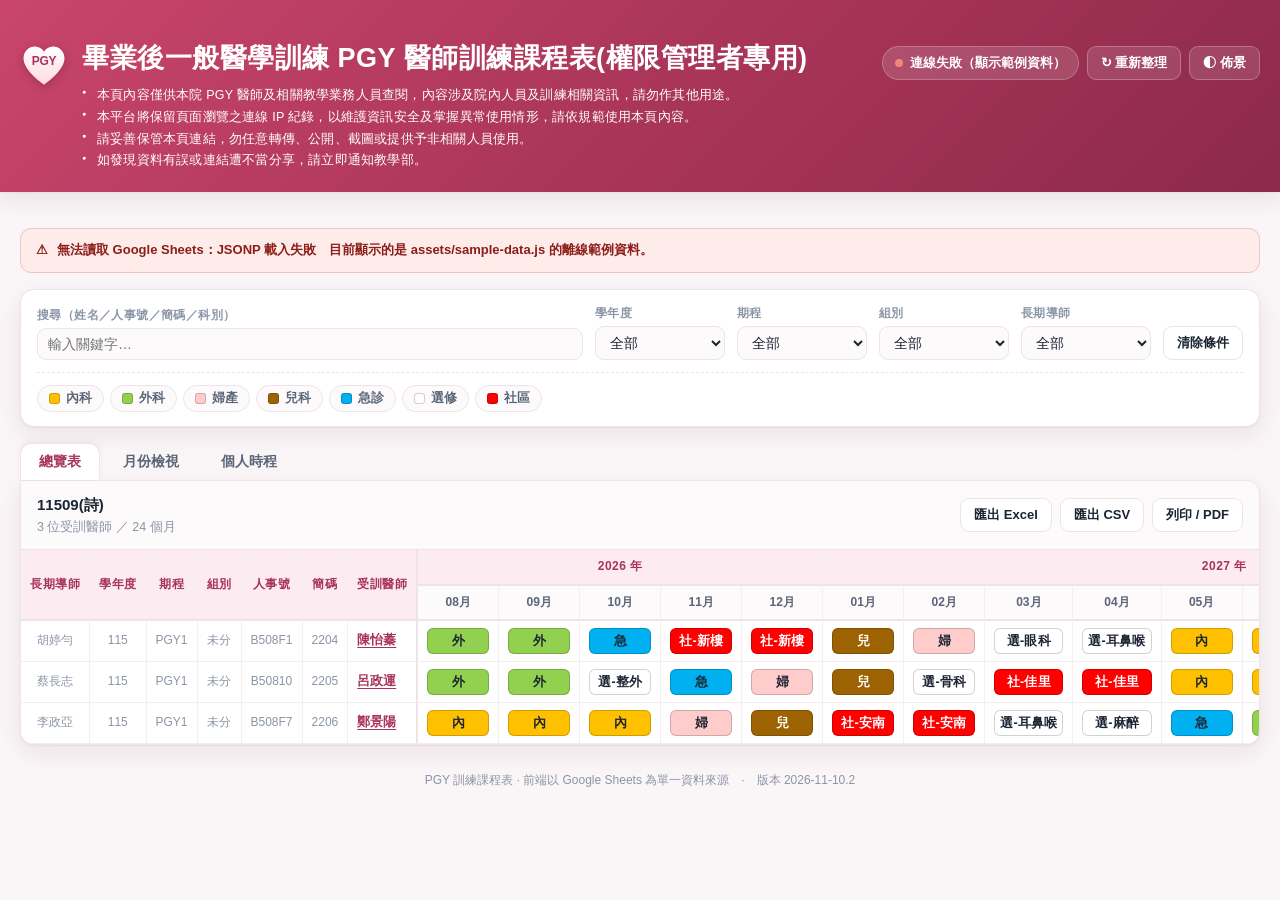
==== commit ae3e419f: "公告欄改為只照試算表列順序排：最後新增的一列顯示在最上面，不看日期 Co-Authored-By: Claude Opus 5.5 <noreply@anthropic.com> Claude-Ses" ====
--- a/index.html
+++ b/index.html
@@ -106,6 +106,6 @@
 
 <script src="assets/config.js?v=2026-09-10.2"></script>
 <script src="assets/sample-data.js?v=2026-09-10.2"></script>
-<script src="assets/app.js?v=2026-11-10.1"></script>
+<script src="assets/app.js?v=2026-11-10.2"></script>
 </body>
 </html>
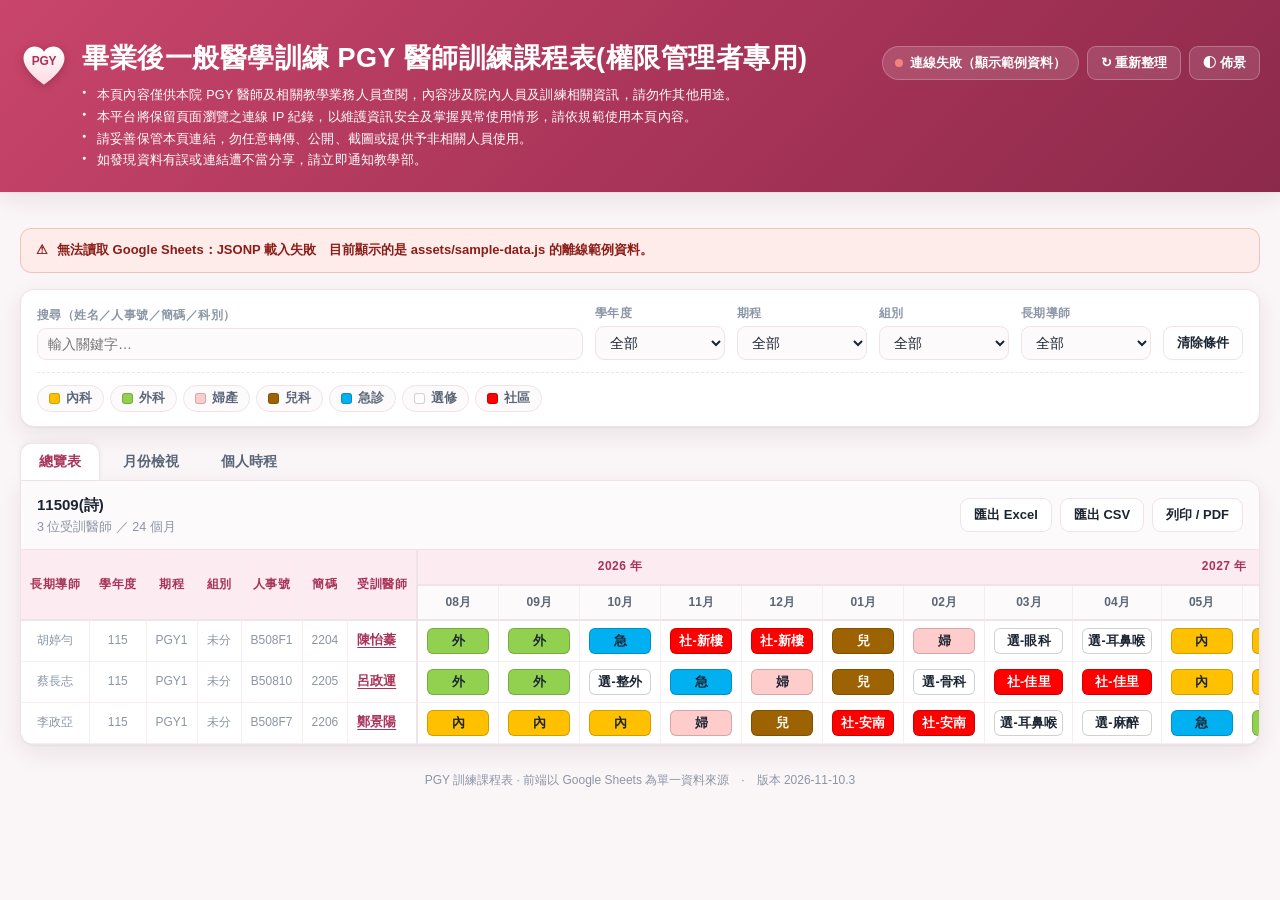
==== commit 0fe0a8fc: "公告欄預設全部列出，不再只顯示前 3 則（index 與 office 一致） Co-Authored-By: Claude Opus 5.5 <noreply@anthropic.com> Clau" ====
--- a/index.html
+++ b/index.html
@@ -104,8 +104,8 @@
   <p class="foot">PGY 訓練課程表 · 前端以 Google Sheets 為單一資料來源<span id="build"></span></p>
 </main>
 
-<script src="assets/config.js?v=2026-09-10.2"></script>
+<script src="assets/config.js?v=2026-11-10.3"></script>
 <script src="assets/sample-data.js?v=2026-09-10.2"></script>
-<script src="assets/app.js?v=2026-11-10.2"></script>
+<script src="assets/app.js?v=2026-11-10.3"></script>
 </body>
 </html>
